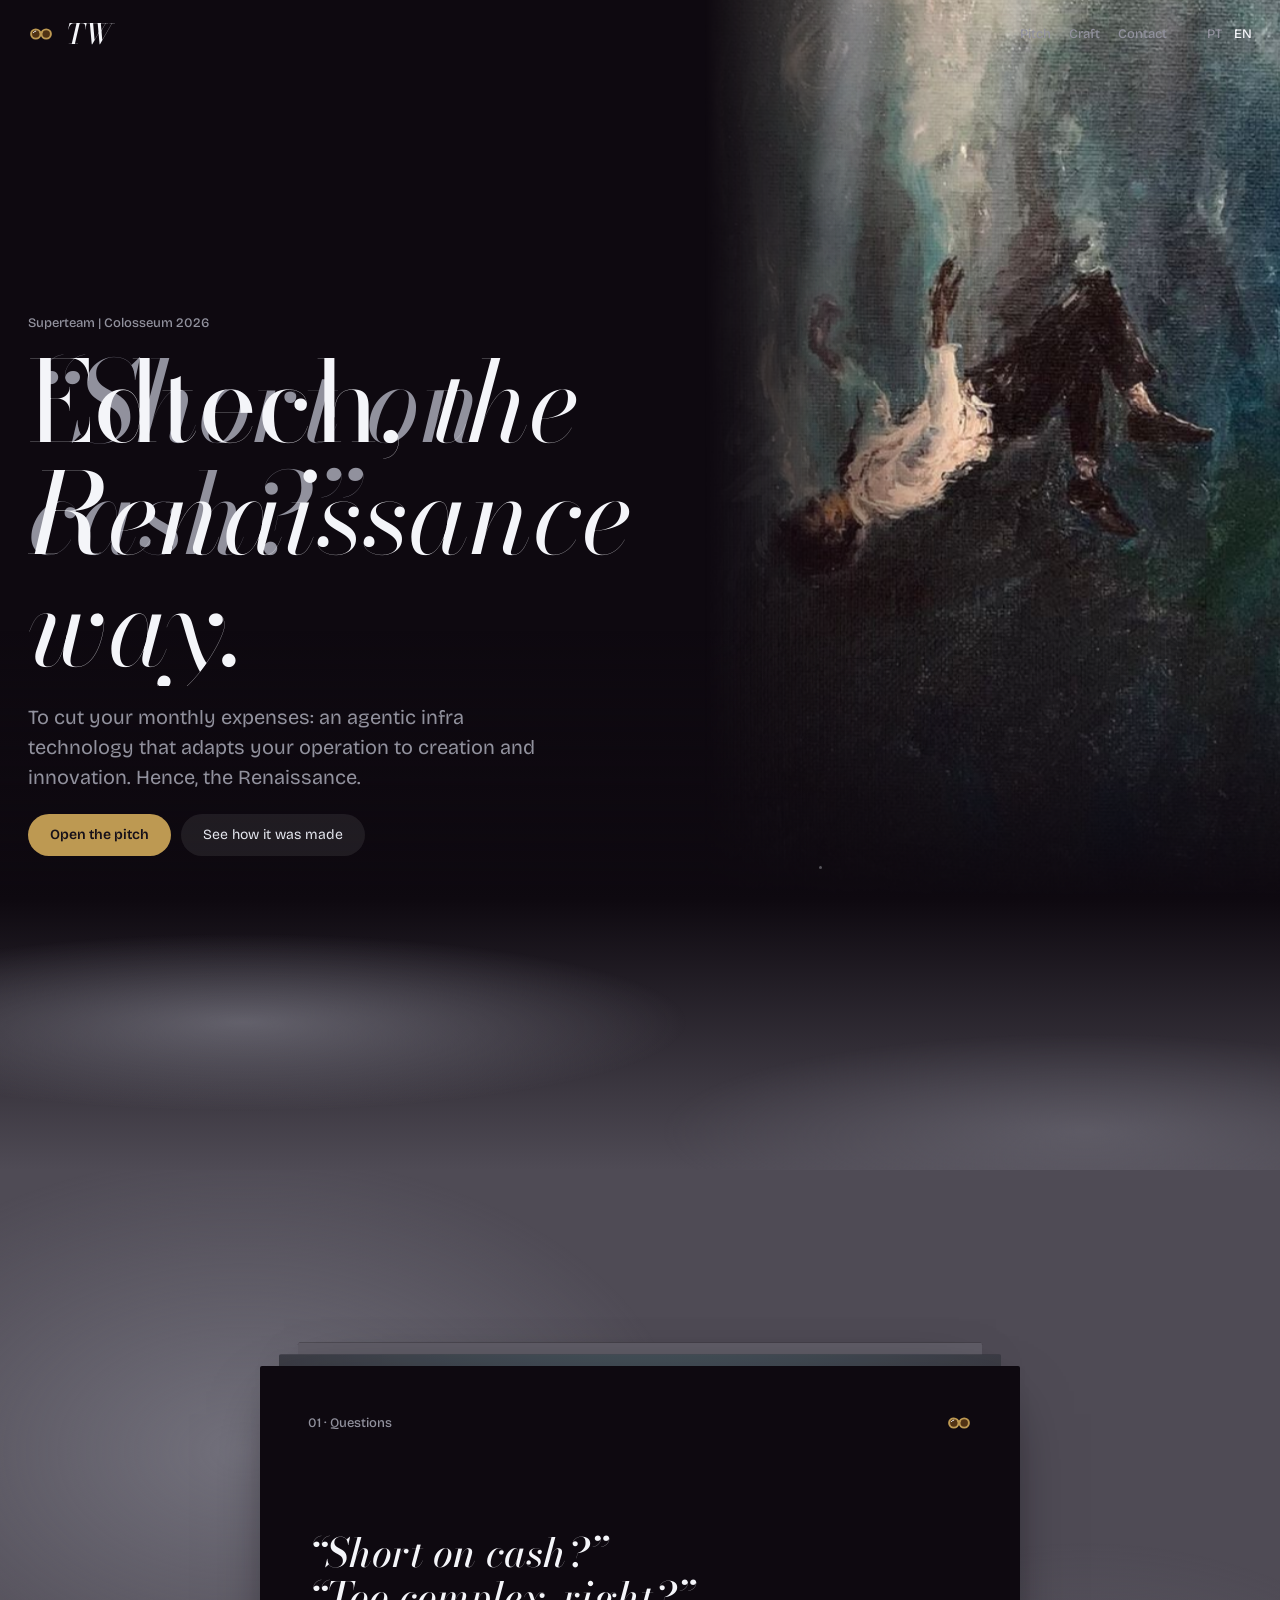
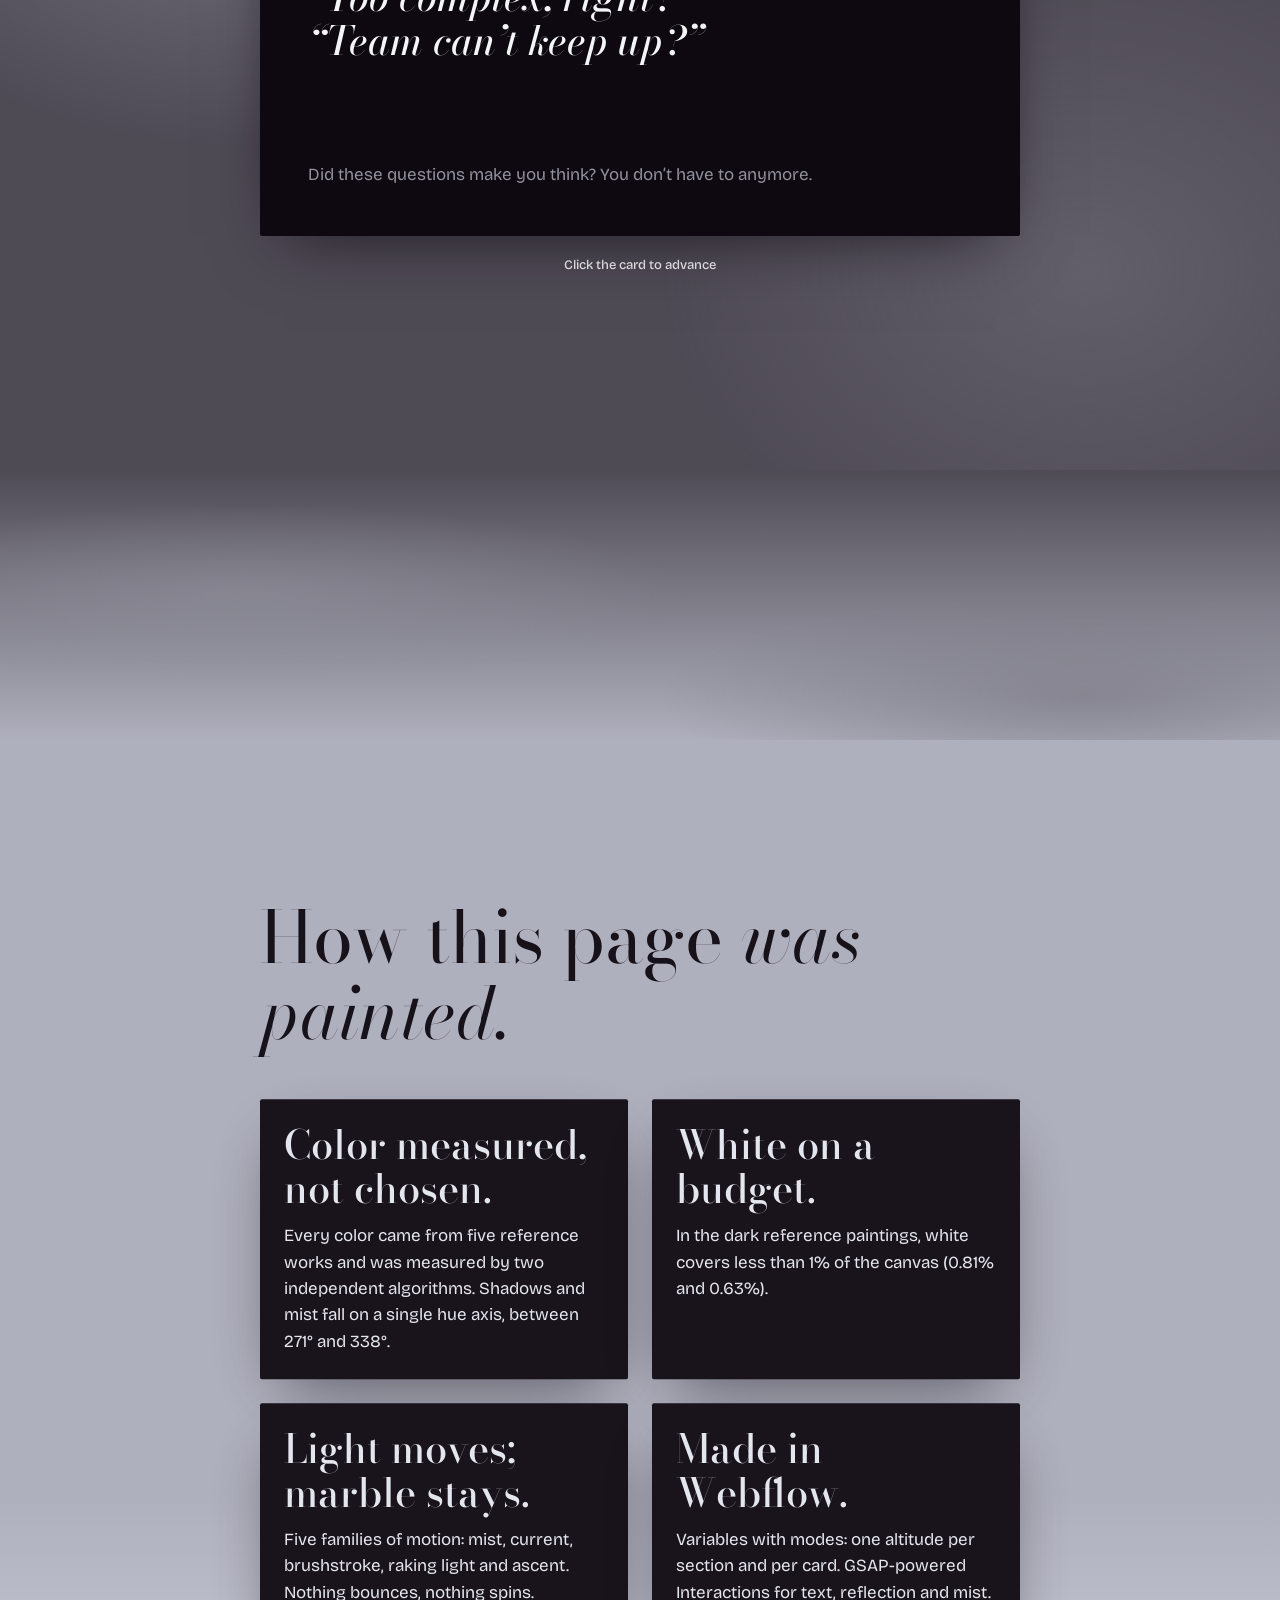
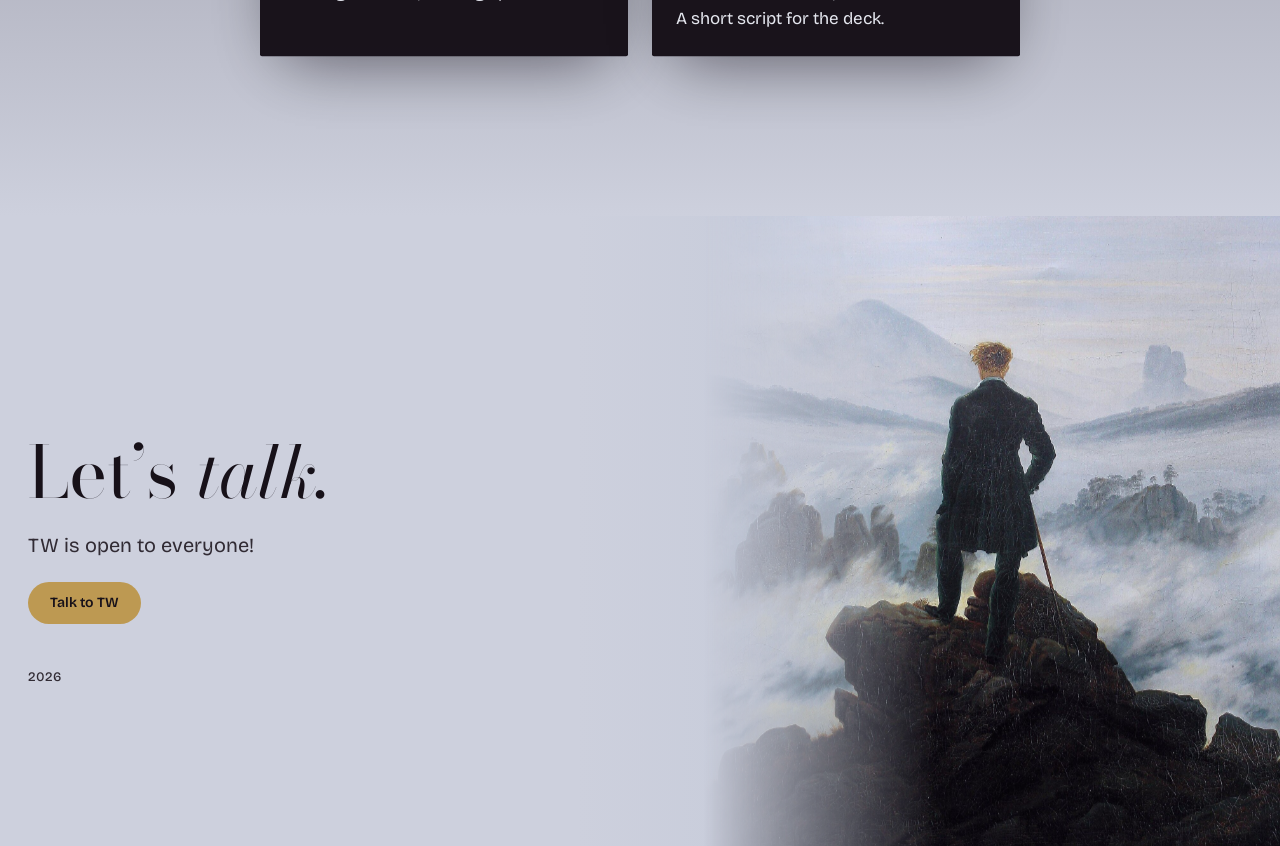
==== site/en/index.html @ 95e79e35 "Reconstrói o site da TW em código próprio, com versão em inglês O site sai do Webflow e passa a vive" ====
<!doctype html>
<html lang="en">
<head>
<meta charset="utf-8">
<meta name="viewport" content="width=device-width, initial-scale=1">
<title>TW · Edtech, the Renaissance way</title>
<meta name="description" content="To cut your monthly expenses: an agentic infra technology that adapts your operation to creation and innovation.">
<link rel="canonical" href="https://two2bac-git.github.io/Pitch_deck/en/">
<link rel="alternate" hreflang="pt-BR" href="https://two2bac-git.github.io/Pitch_deck/">
<link rel="alternate" hreflang="en" href="https://two2bac-git.github.io/Pitch_deck/en/">
<link rel="alternate" hreflang="x-default" href="https://two2bac-git.github.io/Pitch_deck/">
<meta property="og:title" content="TW · Edtech, the Renaissance way">
<meta property="og:description" content="To cut your monthly expenses: an agentic infra technology that adapts your operation to creation and innovation.">
<meta property="og:type" content="website">
<meta property="og:locale" content="en_US">
<link rel="icon" href="../assets/img/tw-oculos-aro-ouro.svg" type="image/svg+xml">
<link rel="preconnect" href="https://fonts.googleapis.com">
<link rel="preconnect" href="https://fonts.gstatic.com" crossorigin>
<link rel="stylesheet" href="https://fonts.googleapis.com/css2?family=Bodoni+Moda:ital,wght@0,400;0,500;1,400;1,500&family=Bricolage+Grotesque:wght@400;500;600&display=swap">
<link rel="stylesheet" href="../assets/css/tw.css">
<script>
  // Marca que o JS está ativo; se algo falhar, o título aparece mesmo assim.
  document.documentElement.classList.add('js');
  setTimeout(function () { document.documentElement.classList.add('pronto'); }, 2500);
</script>
</head>
<body>

<section class="zona is-abismo" aria-label="Opening">
  <img class="pintura" src="../assets/img/a-queda.jpg" alt="The Fall: a figure in a light shirt falling into teal water, lit from above" width="736" height="917" fetchpriority="high">
  <div class="raio is-r1" aria-hidden="true"></div>
  <div class="raio is-r2" aria-hidden="true"></div>
  <div class="raio is-r3" aria-hidden="true"></div>
  <div class="veu-base" aria-hidden="true"></div>
  <div class="bolhas" aria-hidden="true"><span class="bolha is-b1"></span><span class="bolha is-b2"></span><span class="bolha is-b3"></span><span class="bolha is-b4"></span><span class="bolha is-b5"></span></div>

  <nav class="nav" aria-label="Navigation">
    <div class="assinatura"><img class="sinal" src="../assets/img/tw-oculos-aro-ouro.svg" alt="" width="32" height="20"><span class="logo">TW</span></div>
    <div>
      <a class="nav-link" href="#pitch">Pitch</a><a class="nav-link" href="#oficio">Craft</a><a class="nav-link" href="#contato">Contact</a><a class="nav-link is-idioma" href="../" hreflang="pt-BR" lang="pt-BR" aria-label="Português">PT</a><a class="nav-link is-idioma" href="./" hreflang="en" lang="en" aria-label="English" aria-current="page">EN</a>
    </div>
  </nav>

  <div class="hero-copy">
    <div class="kicker">Superteam | Colosseum 2026</div>
    <div class="titulo-hero">
      <p class="frase-fantasma" aria-hidden="true">“Short on cash?”</p>
      <h1 class="display-1 is-hero">Edtech, <em>the Renaissance way.</em></h1>
      <div class="pincel-veu" aria-hidden="true"></div>
    </div>
    <p class="corpo-l suave">To cut your monthly expenses: an agentic infra technology that adapts your operation to creation and innovation. Hence, the Renaissance.</p>
    <div class="botoes">
      <a class="botao-luz" href="#pitch">Open the pitch<span class="reflexo" aria-hidden="true"></span></a>
      <a class="botao-nevoa" href="#oficio">See how it was made</a>
    </div>
  </div>
</section>

<div class="faixa is-abismo-veu" aria-hidden="true"><div class="nevoa-mancha is-1"></div><div class="nevoa-mancha is-2"></div></div>

<section class="zona is-veu" id="pitch" aria-label="Pitch">
  <div class="nevoa-mancha is-1" aria-hidden="true"></div>
  <div class="nevoa-mancha is-2" aria-hidden="true"></div>

  <div class="baralho" data-baralho role="region" aria-roledescription="deck" aria-label="TW pitch in 6 cards" data-aviso="Card {n} of {total}">
    <article class="cartao is-abismo" aria-roledescription="card">
      <div class="topo"><div class="rotulo">01 · Questions</div><img class="sinal" src="../assets/img/tw-oculos-aro-ouro.svg" alt="" width="32" height="20"></div>
      <h3 class="titulo-3"><em>“Short on cash?”</em><br><em>“Too complex, right?”</em><br><em>“Team can’t keep up?”</em></h3>
      <p class="corpo suave">Did these questions make you think? You don’t have to anymore.</p>
      <div class="nevoa-cartao" aria-hidden="true"></div>
    </article>
    <article class="cartao is-correnteza" aria-roledescription="card">
      <div class="topo is-correnteza"><div class="rotulo">02 · Problem</div><img class="sinal" src="../assets/img/tw-oculos-aro-ouro.svg" alt="" width="32" height="20"></div>
      <h3 class="titulo-3">When scale grows, <em>confusion seeps from the operation.</em></h3>
      <p class="corpo suave">So TW keeps it simple!</p>
      <div class="nevoa-cartao" aria-hidden="true"></div>
    </article>
    <article class="cartao is-marmore" aria-roledescription="card">
      <div class="topo"><div class="rotulo">03 · Meet TW</div><img class="sinal" src="../assets/img/tw-oculos-aro-ouro.svg" alt="" width="32" height="20"></div>
      <h3 class="titulo-3 com-busto is-grupo"><span class="ouro">TW</span>: a <em>contemporary revolution.</em></h3>
      <p class="corpo suave com-busto">Education, technology and more money in your pocket, all on a single infrastructure.</p>
      <img class="busto" src="../assets/img/busto-tw-luz-baixa.webp" alt="Marble bust in low light, with golden glasses and laurel" loading="lazy">
      <div class="nevoa-cartao" aria-hidden="true"></div>
    </article>
    <article class="cartao is-superficie" aria-roledescription="card">
      <div class="topo"><div class="rotulo">04 · How it works</div><img class="sinal" src="../assets/img/tw-oculos-aro-ouro.svg" alt="" width="32" height="20"></div>
      <h3 class="titulo-3">Any system, <em>any industry.</em></h3>
      <p class="corpo suave">Analysis → Infra → Method = Progress 🚀</p>
      <div class="nevoa-cartao" aria-hidden="true"></div>
    </article>
    <article class="cartao is-alto" aria-roledescription="card">
      <div class="topo"><div class="rotulo">05 · Market and model</div><img class="sinal" src="../assets/img/tw-oculos-aro-frio.svg" alt="" width="32" height="20"></div>
      <h3 class="titulo-3">High potential, <em>wide reach.</em></h3>
      <p class="corpo suave">SOM = US$30 million | Contracts and partnerships 🤝🏽</p>
      <div class="nevoa-cartao" aria-hidden="true"></div>
    </article>
    <article class="cartao is-cume" aria-roledescription="card">
      <div class="topo"><div class="rotulo">06 · The ask</div><img class="sinal" src="../assets/img/tw-oculos-aro-frio.svg" alt="" width="32" height="20"></div>
      <h3 class="titulo-3 com-busto">Unlimited potential <em>in sight!</em></h3>
      <img class="busto" src="../assets/img/retrato-andrey-tw.webp" alt="Pencil portrait of Andrey Bacelar, founder of TW" loading="lazy">
      <div class="fim">
        <p class="corpo suave">For those who want to recognize this idea and make the first infra real inside a company.</p>
        <a class="botao-luz" href="tel:+5571991123987">Talk to TW<span class="reflexo" aria-hidden="true"></span></a>
        <button class="botao-texto" type="button" data-recomecar>Start over</button>
      </div>
      <div class="nevoa-cartao" aria-hidden="true"></div>
    </article>
  </div>
  <p class="dica">Click the card to advance<span class="sr-only" data-baralho-aviso aria-live="polite"></span></p>
</section>

<div class="faixa is-veu-nevoa" aria-hidden="true"><div class="nevoa-mancha is-1"></div><div class="nevoa-mancha is-2"></div></div>

<section class="zona is-nevoa" id="oficio">
  <div class="conteudo">
    <h2 class="display-2">How this page <em>was painted.</em></h2>
    <div class="oficio-grade">
      <div class="rocha is-bloco"><h3 class="titulo-3">Color measured, not chosen.</h3><p class="corpo">Every color came from five reference works and was measured by two independent algorithms. Shadows and mist fall on a single hue axis, between 271° and 338°.</p><span class="reflexo" aria-hidden="true"></span></div>
      <div class="rocha is-bloco"><h3 class="titulo-3">White on a budget.</h3><p class="corpo">In the dark reference paintings, white covers less than 1% of the canvas (0.81% and 0.63%).</p><span class="reflexo" aria-hidden="true"></span></div>
      <div class="rocha is-bloco"><h3 class="titulo-3">Light moves; marble stays.</h3><p class="corpo">Five families of motion: mist, current, brushstroke, raking light and ascent. Nothing bounces, nothing spins.</p><span class="reflexo" aria-hidden="true"></span></div>
      <div class="rocha is-bloco"><h3 class="titulo-3">Made in Webflow.</h3><p class="corpo">Variables with modes: one altitude per section and per card. GSAP-powered Interactions for text, reflection and mist. A short script for the deck.</p><span class="reflexo" aria-hidden="true"></span></div>
    </div>
  </div>
</section>

<section class="zona is-cume" id="contato">
  <img class="pintura is-cume" src="../assets/img/friedrich-andarilho-1920.jpg" alt="Caspar David Friedrich, Wanderer above the Sea of Fog (c. 1818): a figure seen from behind on the summit, looking out at the mist" loading="lazy">
  <div class="cume-copy">
    <div class="titulo-hero"><h2 class="display-2">Let’s <em>talk.</em></h2></div>
    <p class="corpo-l suave">TW is open to everyone!</p>
    <div class="botoes"><a class="botao-luz" href="tel:+5571991123987">Talk to TW<span class="reflexo" aria-hidden="true"></span></a></div>
  </div>
  <footer class="kicker">2026</footer>
</section>

<script src="../assets/vendor/gsap/gsap.min.js" defer></script>
<script src="../assets/vendor/gsap/ScrollTrigger.min.js" defer></script>
<script src="../assets/vendor/gsap/SplitText.min.js" defer></script>
<script src="../assets/js/tw.js" defer></script>
</body>
</html>
---- site/assets/css/tw.css ----
/* TW · página de pitch. Transcrito dos estilos do Webflow (webflow/estilos.json) e do plano §7 (baralho). */

/* ---------- Tokens ---------- */
:root {
  /* Primitivos */
  --frio-950: #0e0910;
  --frio-900: #171119;
  --frio-800: #211a22;
  --frio-700: #312b34;
  --frio-600: #4f4b55;
  --frio-500: #72707b;
  --frio-400: #91919d;
  --frio-300: #afb0bd;
  --frio-200: #cdd0dd;
  --frio-100: #e5e7ef;
  --frio-50: #f4f5f9;
  --ouro-600: #be781d;
  --ouro-500: #bd9952;
  --linho: #cdbda6;
  --marmore: #dcd8cf;
  --teal-abismo: #2f4f58;
  --serif: 'Bodoni Moda', 'Didot', 'Bodoni 72', Georgia, serif;
  --sans: 'Bricolage Grotesque', system-ui, sans-serif;

  /* Semântico (mode base = Abismo) */
  --fundo: var(--frio-950);
  --texto: var(--frio-50);
  --texto-suave: var(--frio-400);
  --prova: var(--ouro-500);

  /* Medidas (Desktop) */
  --display-1: 112px;
  --display-2: 72px;
  --titulo-3: 40px;
  --numero: 120px;
  --corpo-l: 20px;
  --corpo: 17px;
  --espaco-secao: 160px;
  --cartao-pad: 48px;

  /* Movimento */
  --ease-nevoa: cubic-bezier(.16, 1, .3, 1);
  --ease-pincel: cubic-bezier(.7, 0, .2, 1);
}

/* Medidas: modes Tablet e Mobile */
@media (max-width: 991px) {
  :root { --display-1: 72px; --display-2: 52px; --titulo-3: 32px; --numero: 88px; --corpo-l: 19px; --corpo: 16px; --espaco-secao: 112px; --cartao-pad: 36px; }
}
@media (max-width: 767px) {
  :root { --display-1: 44px; --display-2: 36px; --titulo-3: 26px; --numero: 56px; --corpo-l: 18px; --corpo: 16px; --espaco-secao: 72px; --cartao-pad: 24px; }
}

/* Modes de altitude (coleção Semântico) */
.is-abismo     { --fundo: var(--frio-950); --texto: var(--frio-50);  --texto-suave: var(--frio-400); --prova: var(--ouro-500); }
.is-correnteza { --fundo: var(--frio-900); --texto: var(--frio-100); --texto-suave: var(--frio-400); --prova: var(--ouro-500); }
.is-marmore    { --fundo: var(--frio-800); --texto: var(--frio-100); --texto-suave: var(--frio-400); --prova: var(--ouro-500); }
.is-superficie { --fundo: var(--frio-700); --texto: var(--frio-100); --texto-suave: var(--frio-300); --prova: var(--ouro-500); }
.is-veu        { --fundo: var(--frio-600); --texto: var(--frio-50);  --texto-suave: var(--frio-100); --prova: var(--frio-50); }
.is-nevoa      { --fundo: var(--frio-300); --texto: var(--frio-900); --texto-suave: var(--frio-700); --prova: var(--frio-900); }
.is-alto       { --fundo: var(--frio-200); --texto: var(--frio-900); --texto-suave: var(--frio-700); --prova: var(--frio-900); }
.is-cume       { --fundo: var(--frio-50);  --texto: var(--frio-900); --texto-suave: var(--frio-700); --prova: var(--frio-900); }

/* ---------- Base ---------- */
*, *::before, *::after { box-sizing: border-box; }
html { -webkit-text-size-adjust: 100%; }
body { margin: 0; min-height: 100%; background-color: var(--frio-950); font-family: var(--sans); color: #333; font-size: 14px; line-height: 20px; }
h1, h2, h3, p { margin: 0; }
img { max-width: 100%; vertical-align: middle; display: inline-block; border: 0; }
a { background-color: transparent; color: inherit; }
button { font: inherit; }
.sr-only { position: absolute; width: 1px; height: 1px; padding: 0; margin: -1px; overflow: hidden; clip: rect(0 0 0 0); white-space: nowrap; border: 0; }
:focus-visible { outline: 2px solid var(--ouro-500); outline-offset: 3px; }

/* ---------- Zonas e faixas ---------- */
.zona { position: relative; padding-top: var(--espaco-secao); padding-bottom: var(--espaco-secao); background-color: var(--fundo); color: var(--texto); }
.zona.is-abismo { display: flex; flex-direction: column; overflow: hidden; min-height: 100vh; padding: 20px 28px 44px; }
.zona.is-veu { display: flex; flex-direction: column; justify-content: center; align-items: center; row-gap: 20px; overflow: hidden; min-height: 100vh; padding-left: 16px; padding-right: 16px; }
.zona.is-nevoa { padding-left: 28px; padding-right: 28px; background-image: linear-gradient(180deg, #afb0bd 0%, #afb0bd 70%, #cdd0dd 100%); }
.zona.is-cume { display: flex; flex-direction: column; overflow: hidden; min-height: 70vh; padding-left: 28px; padding-right: 28px; background-image: linear-gradient(90deg, #cdd0dd 0 45%, #b9c2d4 100%); }

.faixa { position: relative; overflow: hidden; height: 30vh; }
.faixa.is-abismo-veu { background-image: linear-gradient(180deg, #0e0910, #4f4b55); }
.faixa.is-veu-nevoa { background-image: linear-gradient(180deg, #4f4b55, #afb0bd); }

.nevoa-mancha { position: absolute; left: -12%; top: -12%; right: -12%; bottom: -12%; pointer-events: none; }
.nevoa-mancha.is-1 { background-image: radial-gradient(40% 38% at 25% 30%, rgba(145, 145, 157, .55), transparent 70%); }
.nevoa-mancha.is-2 { background-image: radial-gradient(38% 42% at 78% 70%, rgba(114, 112, 123, .55), transparent 70%); }

.conteudo { position: relative; z-index: 1; width: 100%; max-width: 760px; margin-left: auto; margin-right: auto; }

/* ---------- Hero (Abismo) ---------- */
.pintura { position: absolute; top: -12%; right: 0; bottom: auto; width: 45%; height: 124%; max-width: none; pointer-events: none; object-fit: cover;
  -webkit-mask-image: linear-gradient(90deg, transparent 0, #000 45%); mask-image: linear-gradient(90deg, transparent 0, #000 45%); }
.pintura.is-cume { -webkit-mask-image: linear-gradient(90deg, transparent 0, #000 40%); mask-image: linear-gradient(90deg, transparent 0, #000 40%); }

.raio { position: absolute; top: -20%; height: 140%; background-image: radial-gradient(50% 70% at 50% 0%, rgba(205, 208, 221, .5), transparent 75%); pointer-events: none; }
.raio.is-r1 { left: 60.4%; width: 8.1%; }
.raio.is-r2 { left: 74.8%; width: 4.5%; opacity: .7; }
.raio.is-r3 { left: 85.6%; width: 6.3%; opacity: .5; }

.veu-base { position: absolute; left: 0; right: 0; bottom: 0; height: 30%; background-image: linear-gradient(0deg, #0e0910 0%, rgba(14, 9, 16, 0) 100%); pointer-events: none; }

.bolhas { position: absolute; right: 0; bottom: 0; overflow: hidden; width: 45%; height: 260px; pointer-events: none;
  -webkit-mask-image: linear-gradient(0deg, transparent 0%, #000 20%, #000 60%, transparent 100%); mask-image: linear-gradient(0deg, transparent 0%, #000 20%, #000 60%, transparent 100%); }
.bolha { position: absolute; bottom: -6px; width: 3px; height: 3px; border-radius: 50%; background-color: var(--frio-100); opacity: .55; }
.bolha.is-b1 { left: 20%; } .bolha.is-b2 { left: 35%; } .bolha.is-b3 { left: 58%; } .bolha.is-b4 { left: 76%; } .bolha.is-b5 { left: 48%; }

.nav { position: relative; z-index: 1; display: flex; justify-content: space-between; align-items: center; font-family: var(--sans); color: var(--texto-suave); font-size: 13px; line-height: 1.4; font-weight: 500; }
.assinatura { display: flex; align-items: center; column-gap: 12px; }
.sinal { width: 26px; height: auto; }
.logo { font-family: var(--serif); color: var(--texto); font-size: 28px; line-height: 1; font-style: italic; font-weight: 500; }
.nav-link { margin-left: 18px; color: var(--texto-suave); text-decoration: none; }
.nav-link:hover { color: var(--texto); }
.nav-link.is-idioma { margin-left: 40px; }
.nav-link.is-idioma + .nav-link.is-idioma { margin-left: 12px; }
.nav-link[aria-current="page"] { color: var(--texto); }

.hero-copy { position: relative; z-index: 1; margin-top: auto; max-width: min(520px, 48%); }
.kicker { font-family: var(--sans); color: var(--texto-suave); font-size: 13px; line-height: 1.4; font-weight: 500; }
.titulo-hero { position: relative; display: grid; overflow: hidden; margin: 10px 0 16px; padding: 4px 0; grid-template-columns: 1fr; grid-template-rows: auto; min-width: min-content; }
.frase-fantasma { margin: 0; opacity: 0; font-family: var(--serif); color: var(--frio-400); font-size: var(--display-1); line-height: 1; font-style: italic; font-weight: 400; grid-area: 1 / 1 / -1 / -1; }
.display-1 { font-family: var(--serif); font-size: var(--display-1); line-height: 1; font-weight: 400; }
.display-1.is-hero { margin: 0; grid-area: 1 / 1 / -1 / -1; }
.pincel-veu { position: absolute; left: -60px; top: -24px; right: -60px; bottom: -24px; background-color: var(--frio-950); opacity: 0; pointer-events: none; }
.corpo-l { font-family: var(--sans); font-size: var(--corpo-l); line-height: 1.5; font-weight: 400; }
.corpo-l.suave { max-width: 46ch; margin: 0; color: var(--texto-suave); }

/* ---------- Botões ---------- */
.botoes { display: flex; margin-top: 22px; flex-wrap: wrap; gap: 10px; }
.botao-luz, .botao-nevoa { position: relative; overflow: hidden; display: inline-block; padding: 11px 22px; border-radius: 999px; font-family: var(--sans); font-size: 14px; line-height: 1.4; text-decoration: none; }
.botao-luz { background-color: var(--ouro-500); color: var(--frio-900); font-weight: 600; }
.botao-nevoa { background-color: rgba(244, 245, 249, .08); color: var(--frio-100); font-weight: 400; }
.botao-texto { padding: 11px 0; border: 0; background-color: transparent; font-family: var(--sans); color: var(--texto); font-size: 13px; line-height: 1.4; font-weight: 500; text-decoration: underline; cursor: pointer; }
.reflexo { position: absolute; left: 0; top: 0; right: 0; bottom: 0; background-image: linear-gradient(105deg, transparent 38%, rgba(244, 245, 249, .95) 50%, transparent 62%); opacity: 0; pointer-events: none; }

/* ---------- Sala do pitch: baralho ---------- */
.baralho { position: relative; display: grid; width: 100%; max-width: 760px; grid-template-columns: 1fr; grid-template-rows: auto; }
.cartao { position: relative; display: flex; flex-direction: column; justify-content: space-between; gap: 14px; overflow: hidden; min-height: clamp(380px, 52vw, 470px); padding: var(--cartao-pad);
  border-radius: 2px; background-color: var(--fundo); box-shadow: 0 24px 64px -24px rgba(14, 9, 16, .6); color: var(--texto); cursor: pointer; grid-area: 1 / 1 / -1 / -1; }
.cartao.is-correnteza { background-image: radial-gradient(120% 90% at 50% -25%, rgba(47, 79, 88, .9), transparent 60%); }
.nevoa-cartao { position: absolute; left: 0; top: 0; right: 0; bottom: 0; z-index: 2; background-color: var(--frio-200); opacity: 0; pointer-events: none; }

/* Profundidade (plano §3/§7): a ordem no DOM é o estado; o primeiro filho é o cartão da frente. */
.baralho > .cartao { transition: transform .9s var(--ease-nevoa), opacity .9s var(--ease-nevoa); }
.baralho > .cartao .nevoa-cartao { transition: opacity .9s var(--ease-nevoa); }
.baralho > :nth-child(1) { z-index: 3; }
.baralho > :nth-child(2) { z-index: 2; transform: translateY(-5%) scale(.95); }
.baralho > :nth-child(2) .nevoa-cartao { opacity: .18; }
.baralho > :nth-child(3) { z-index: 1; transform: translateY(-10%) scale(.9); }
.baralho > :nth-child(3) .nevoa-cartao { opacity: .36; }
.baralho > :nth-child(n+4) { opacity: 0; pointer-events: none; transform: translateY(-14%) scale(.86); }
.baralho > :nth-child(n+4) .nevoa-cartao { opacity: .36; }
.baralho > .cartao.sai { transform: translateY(35%); opacity: 0; transition-timing-function: var(--ease-pincel); }
@media (prefers-reduced-motion: reduce) {
  .baralho > .cartao, .baralho > .cartao .nevoa-cartao { transition: opacity .2s; }
  .baralho > .cartao.sai { transform: none; }
}

.topo { position: relative; z-index: 1; display: flex; justify-content: space-between; align-items: center; color: var(--texto-suave); column-gap: 12px; }
.topo.is-correnteza { color: var(--frio-100); }
.rotulo { font-family: var(--sans); font-size: 13px; line-height: 1.4; font-weight: 500; }
.titulo-3 { margin: 0; font-family: var(--serif); font-size: var(--titulo-3); line-height: 1.1; font-weight: 500; }
.titulo-3.com-busto { position: relative; z-index: 1; max-width: 58%; }
.titulo-3.com-busto.is-grupo { margin-top: auto; }
.corpo { max-width: 60ch; margin: 0; font-family: var(--sans); font-size: var(--corpo); line-height: 1.55; font-weight: 400; }
.corpo.suave { position: relative; z-index: 1; color: var(--texto-suave); }
.corpo.suave.com-busto { max-width: 58%; margin-bottom: auto; }
.ouro { color: var(--ouro-500); }
.busto { position: absolute; right: 4%; bottom: 0; width: auto; height: 78%; max-width: none; pointer-events: none; }
.fim { position: relative; z-index: 1; display: flex; max-width: 58%; justify-content: space-between; flex-wrap: wrap; align-items: flex-end; gap: 12px; }
.dica { position: relative; margin: 0; font-family: var(--sans); font-size: 13px; line-height: 1.4; font-weight: 500; }

/* ---------- Ofício (Névoa) ---------- */
.display-2 { margin: 0; font-family: var(--serif); font-size: var(--display-2); line-height: 1.05; font-weight: 400; }
.oficio-grade { display: grid; margin-top: 48px; grid-template-columns: 1fr 1fr; gap: 24px; }
.rocha { position: relative; overflow: hidden; min-width: 140px; padding: 10px 14px; border-radius: 2px; background-color: var(--frio-900); box-shadow: 0 24px 64px -24px rgba(14, 9, 16, .6); color: var(--frio-100); }
.rocha.is-bloco { display: flex; flex-direction: column; padding: 24px; row-gap: 12px; }

/* ---------- Cume ---------- */
.cume-copy { position: relative; z-index: 1; margin-top: auto; margin-bottom: auto; max-width: min(520px, 48%); }

/* ---------- Celular ---------- */
@media (max-width: 767px) {
  .pintura, .raio, .bolhas, .busto { display: none; }
  .hero-copy, .cume-copy, .fim { max-width: 100%; }
  .titulo-3.com-busto { max-width: none; }
  .oficio-grade { grid-template-columns: 1fr; }
  .nav-link { margin-left: 12px; }
  .nav-link.is-idioma { margin-left: 24px; }
}

/* Enquanto o JS prepara a abertura, o título não pisca */
.js .display-1.is-hero { visibility: hidden; }
.js.pronto .display-1.is-hero, .sem-movimento .display-1.is-hero { visibility: visible; }
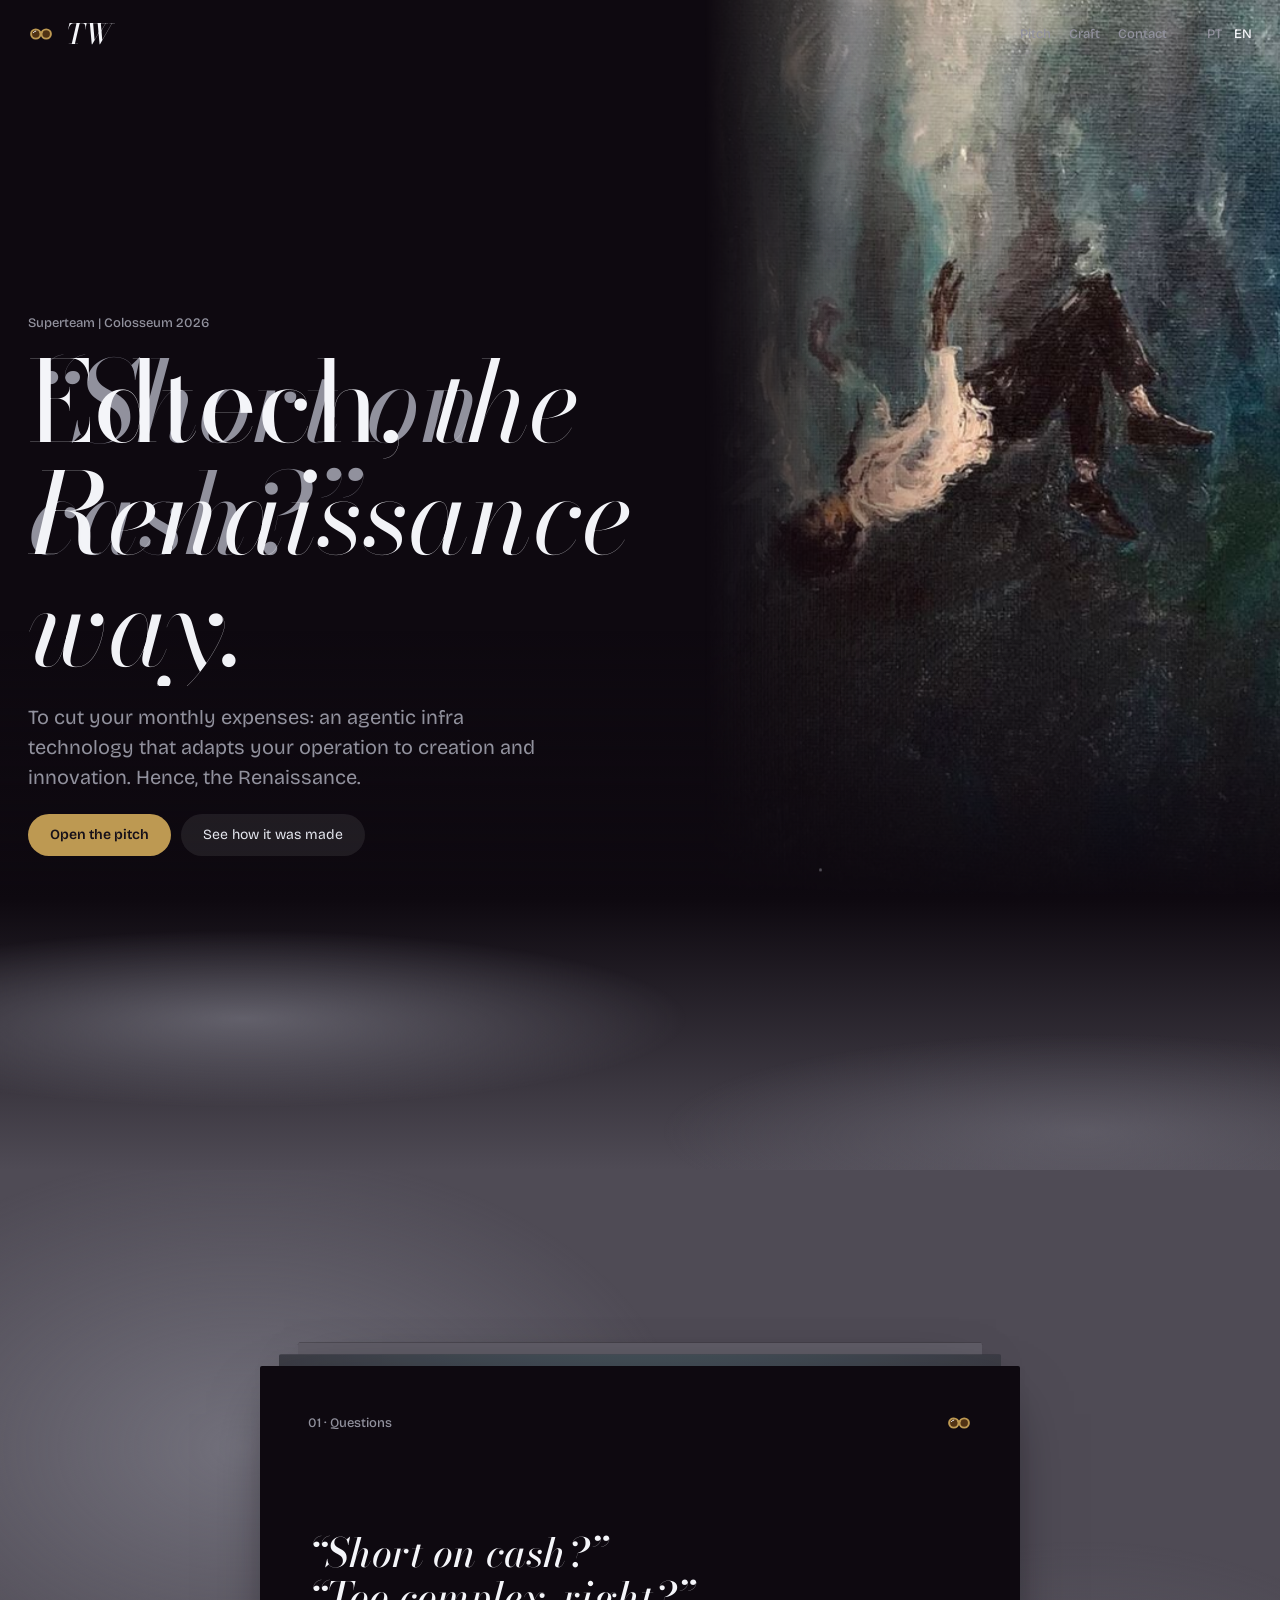
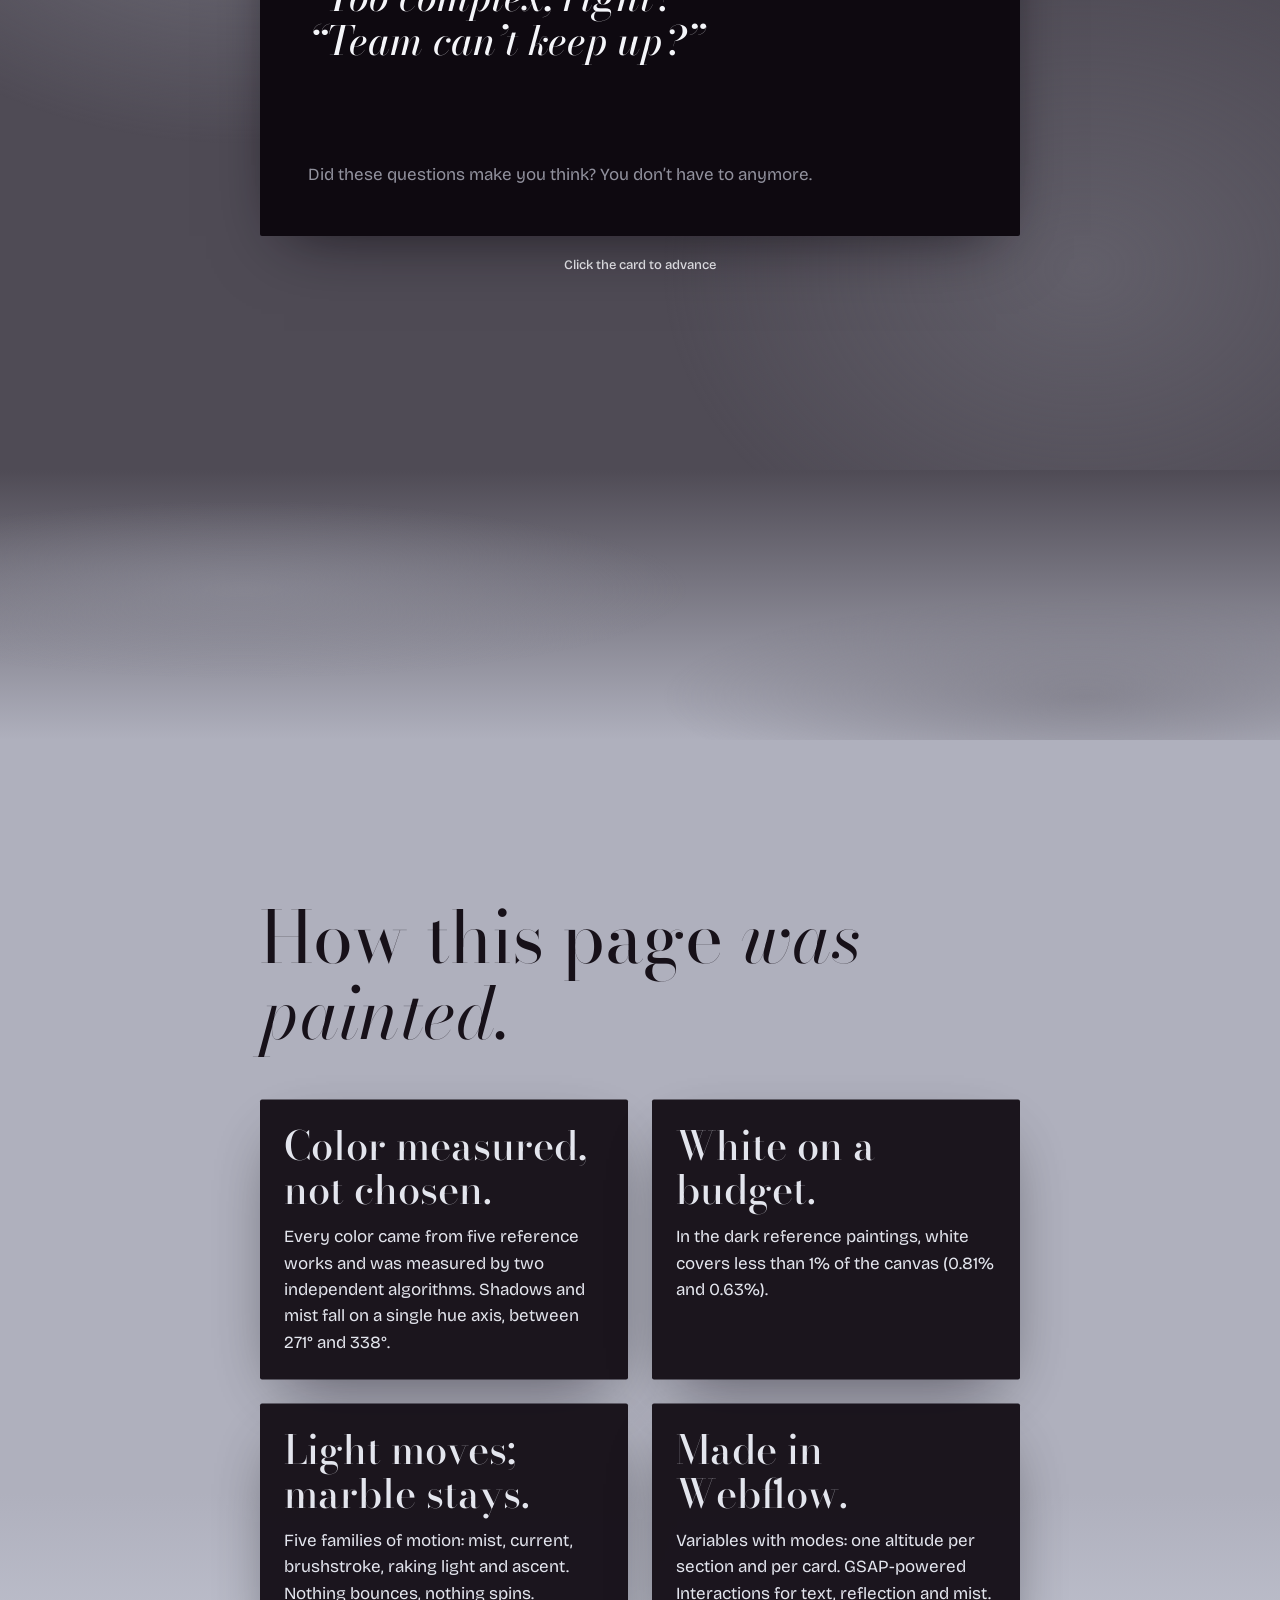
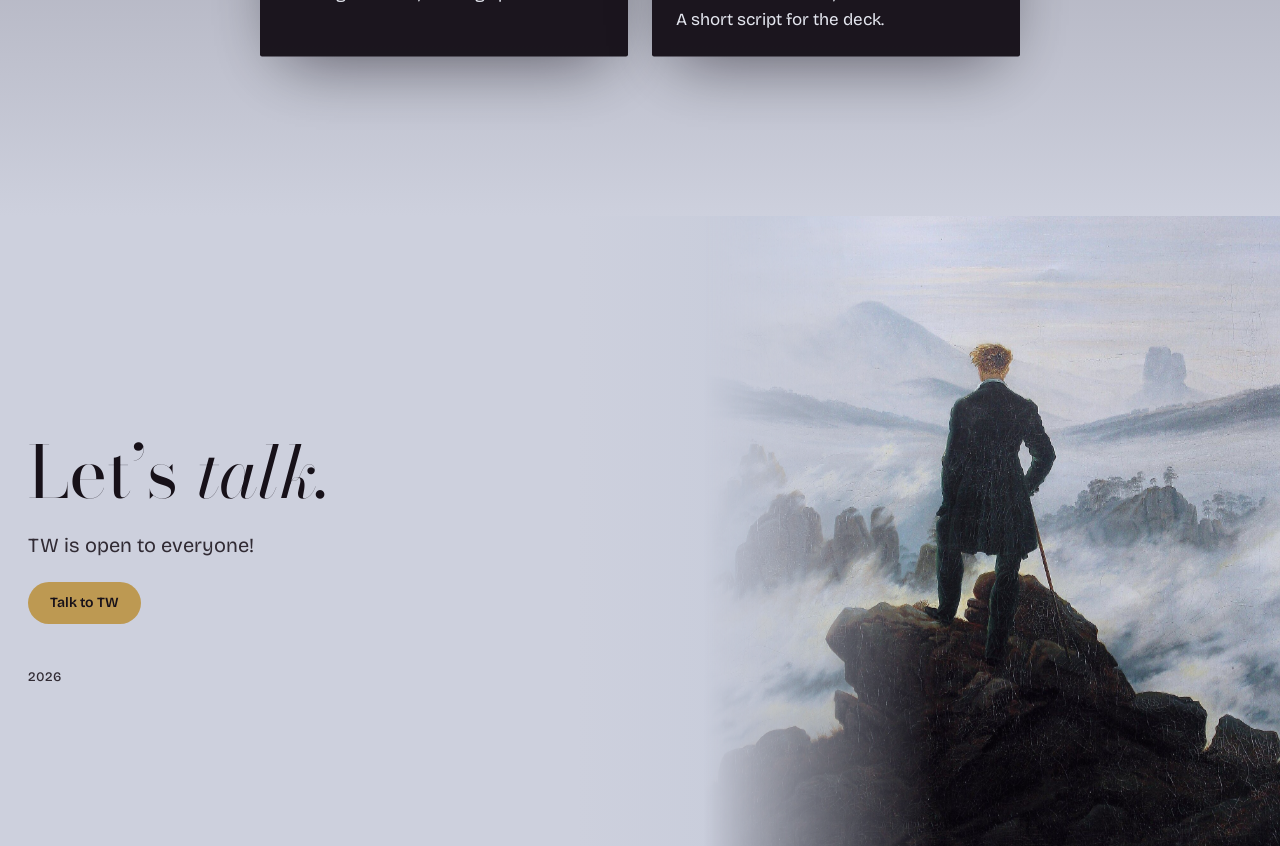
==== commit 2e771f8b: "Troca o contato "Falar com a TW" de telefone para WhatsApp O link tel: não faz nada em notebook, que" ====
--- a/site/en/index.html
+++ b/site/en/index.html
@@ -100,7 +100,7 @@
       <img class="busto" src="../assets/img/retrato-andrey-tw.webp" alt="Pencil portrait of Andrey Bacelar, founder of TW" loading="lazy">
       <div class="fim">
         <p class="corpo suave">For those who want to recognize this idea and make the first infra real inside a company.</p>
-        <a class="botao-luz" href="tel:+5571991123987">Talk to TW<span class="reflexo" aria-hidden="true"></span></a>
+        <a class="botao-luz" href="https://wa.me/5571991123987?text=Hi%20Andrey%21%20I%20saw%20the%20TW%20pitch%20and%20would%20like%20to%20talk." target="_blank" rel="noopener">Talk to TW<span class="reflexo" aria-hidden="true"></span></a>
         <button class="botao-texto" type="button" data-recomecar>Start over</button>
       </div>
       <div class="nevoa-cartao" aria-hidden="true"></div>
@@ -128,7 +128,7 @@
   <div class="cume-copy">
     <div class="titulo-hero"><h2 class="display-2">Let’s <em>talk.</em></h2></div>
     <p class="corpo-l suave">TW is open to everyone!</p>
-    <div class="botoes"><a class="botao-luz" href="tel:+5571991123987">Talk to TW<span class="reflexo" aria-hidden="true"></span></a></div>
+    <div class="botoes"><a class="botao-luz" href="https://wa.me/5571991123987?text=Hi%20Andrey%21%20I%20saw%20the%20TW%20pitch%20and%20would%20like%20to%20talk." target="_blank" rel="noopener">Talk to TW<span class="reflexo" aria-hidden="true"></span></a></div>
   </div>
   <footer class="kicker">2026</footer>
 </section>
